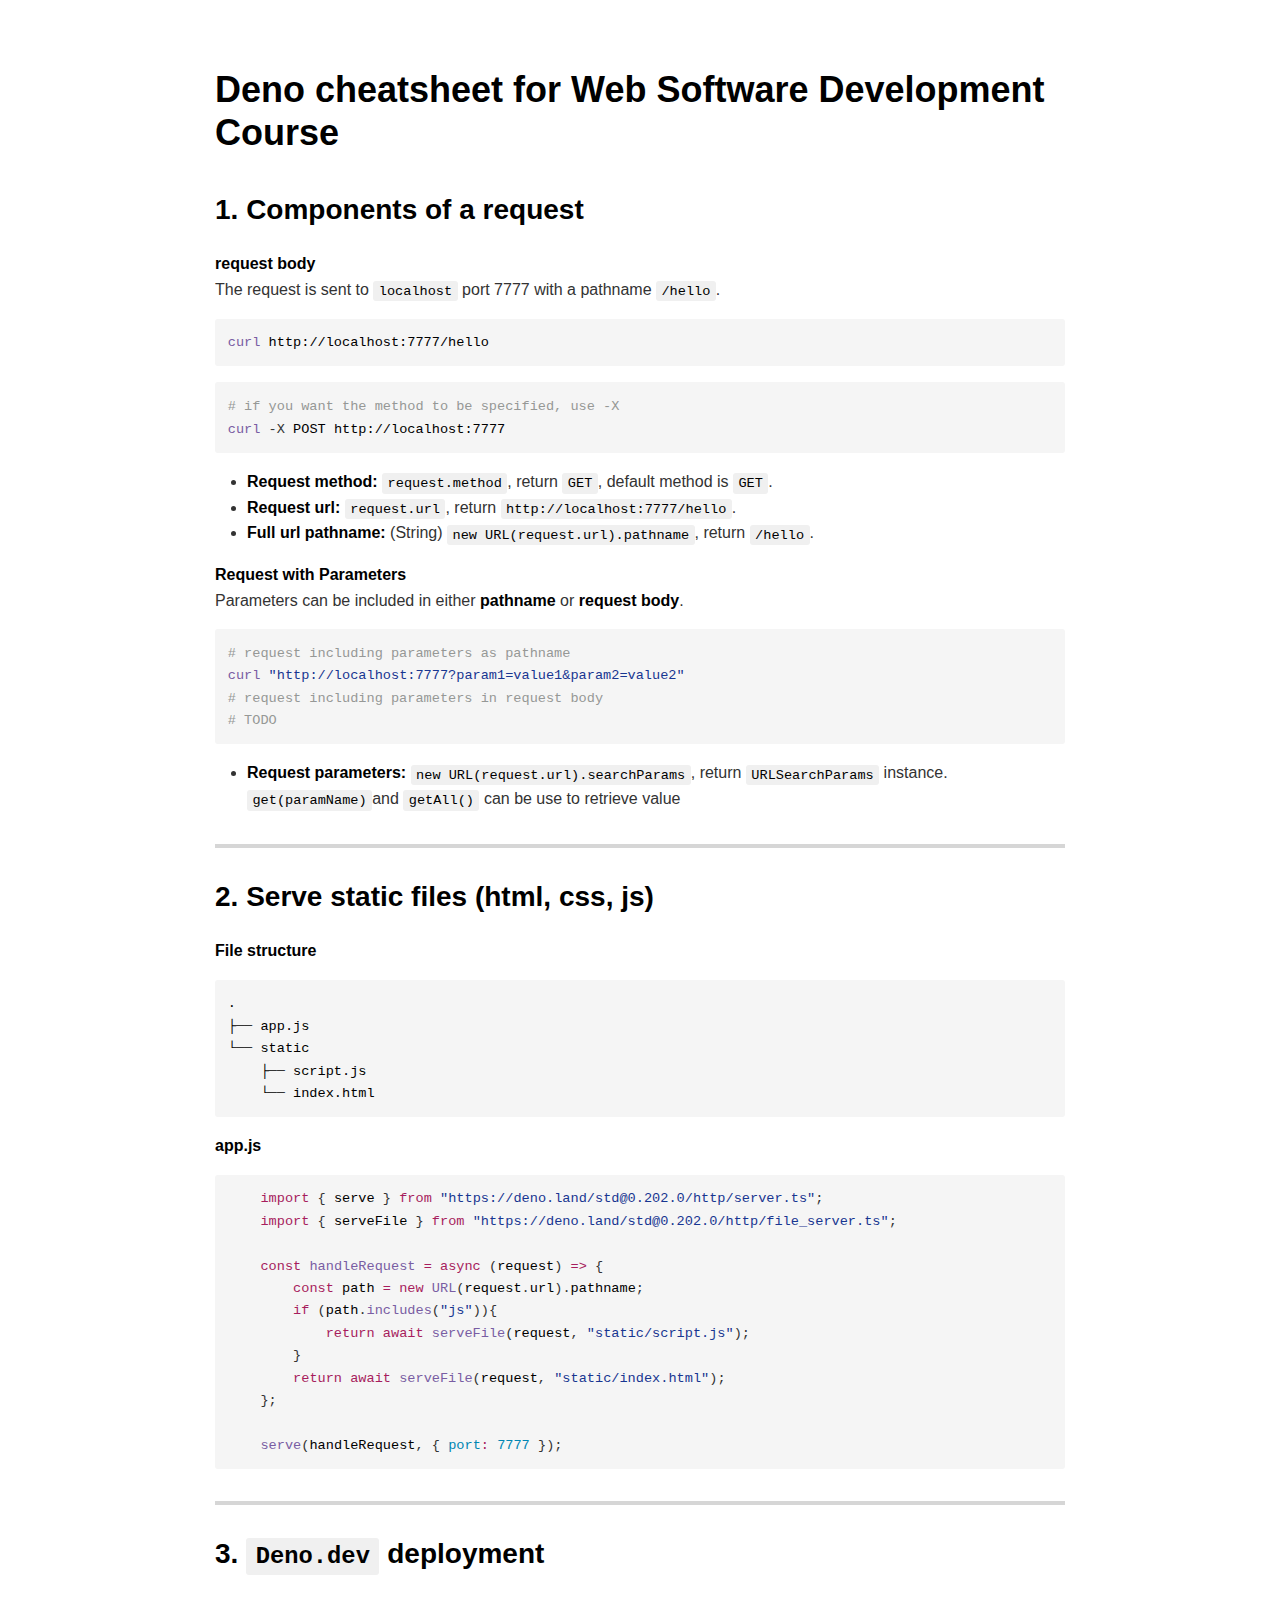
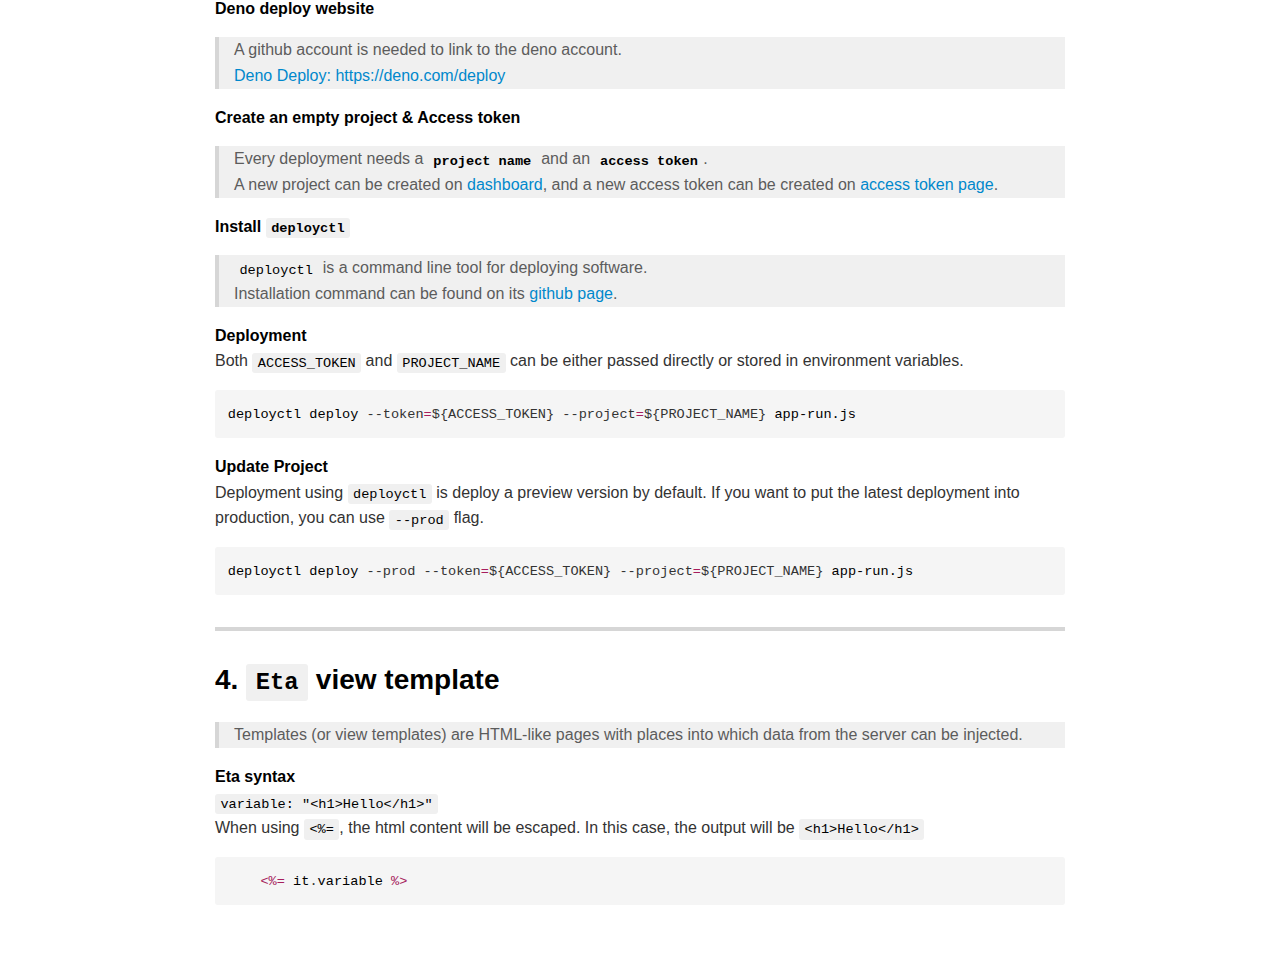
==== deno.html @ 5e511508 "print deno note html version" ====
<!DOCTYPE html><html><head>
      <title>deno</title>
      <meta charset="utf-8">
      <meta name="viewport" content="width=device-width, initial-scale=1.0">
      
      <link rel="stylesheet" href="file:////Users/jamesroot/.vscode/extensions/shd101wyy.markdown-preview-enhanced-0.8.11/crossnote/dependencies/katex/katex.min.css">
      
      
      
      
      
      <style>
      code[class*=language-],pre[class*=language-]{color:#333;background:0 0;font-family:Consolas,"Liberation Mono",Menlo,Courier,monospace;text-align:left;white-space:pre;word-spacing:normal;word-break:normal;word-wrap:normal;line-height:1.4;-moz-tab-size:8;-o-tab-size:8;tab-size:8;-webkit-hyphens:none;-moz-hyphens:none;-ms-hyphens:none;hyphens:none}pre[class*=language-]{padding:.8em;overflow:auto;border-radius:3px;background:#f5f5f5}:not(pre)>code[class*=language-]{padding:.1em;border-radius:.3em;white-space:normal;background:#f5f5f5}.token.blockquote,.token.comment{color:#969896}.token.cdata{color:#183691}.token.doctype,.token.macro.property,.token.punctuation,.token.variable{color:#333}.token.builtin,.token.important,.token.keyword,.token.operator,.token.rule{color:#a71d5d}.token.attr-value,.token.regex,.token.string,.token.url{color:#183691}.token.atrule,.token.boolean,.token.code,.token.command,.token.constant,.token.entity,.token.number,.token.property,.token.symbol{color:#0086b3}.token.prolog,.token.selector,.token.tag{color:#63a35c}.token.attr-name,.token.class,.token.class-name,.token.function,.token.id,.token.namespace,.token.pseudo-class,.token.pseudo-element,.token.url-reference .token.variable{color:#795da3}.token.entity{cursor:help}.token.title,.token.title .token.punctuation{font-weight:700;color:#1d3e81}.token.list{color:#ed6a43}.token.inserted{background-color:#eaffea;color:#55a532}.token.deleted{background-color:#ffecec;color:#bd2c00}.token.bold{font-weight:700}.token.italic{font-style:italic}.language-json .token.property{color:#183691}.language-markup .token.tag .token.punctuation{color:#333}.language-css .token.function,code.language-css{color:#0086b3}.language-yaml .token.atrule{color:#63a35c}code.language-yaml{color:#183691}.language-ruby .token.function{color:#333}.language-markdown .token.url{color:#795da3}.language-makefile .token.symbol{color:#795da3}.language-makefile .token.variable{color:#183691}.language-makefile .token.builtin{color:#0086b3}.language-bash .token.keyword{color:#0086b3}pre[data-line]{position:relative;padding:1em 0 1em 3em}pre[data-line] .line-highlight-wrapper{position:absolute;top:0;left:0;background-color:transparent;display:block;width:100%}pre[data-line] .line-highlight{position:absolute;left:0;right:0;padding:inherit 0;margin-top:1em;background:hsla(24,20%,50%,.08);background:linear-gradient(to right,hsla(24,20%,50%,.1) 70%,hsla(24,20%,50%,0));pointer-events:none;line-height:inherit;white-space:pre}pre[data-line] .line-highlight:before,pre[data-line] .line-highlight[data-end]:after{content:attr(data-start);position:absolute;top:.4em;left:.6em;min-width:1em;padding:0 .5em;background-color:hsla(24,20%,50%,.4);color:#f4f1ef;font:bold 65%/1.5 sans-serif;text-align:center;vertical-align:.3em;border-radius:999px;text-shadow:none;box-shadow:0 1px #fff}pre[data-line] .line-highlight[data-end]:after{content:attr(data-end);top:auto;bottom:.4em}html body{font-family:'Helvetica Neue',Helvetica,'Segoe UI',Arial,freesans,sans-serif;font-size:16px;line-height:1.6;color:#333;background-color:#fff;overflow:initial;box-sizing:border-box;word-wrap:break-word}html body>:first-child{margin-top:0}html body h1,html body h2,html body h3,html body h4,html body h5,html body h6{line-height:1.2;margin-top:1em;margin-bottom:16px;color:#000}html body h1{font-size:2.25em;font-weight:300;padding-bottom:.3em}html body h2{font-size:1.75em;font-weight:400;padding-bottom:.3em}html body h3{font-size:1.5em;font-weight:500}html body h4{font-size:1.25em;font-weight:600}html body h5{font-size:1.1em;font-weight:600}html body h6{font-size:1em;font-weight:600}html body h1,html body h2,html body h3,html body h4,html body h5{font-weight:600}html body h5{font-size:1em}html body h6{color:#5c5c5c}html body strong{color:#000}html body del{color:#5c5c5c}html body a:not([href]){color:inherit;text-decoration:none}html body a{color:#08c;text-decoration:none}html body a:hover{color:#00a3f5;text-decoration:none}html body img{max-width:100%}html body>p{margin-top:0;margin-bottom:16px;word-wrap:break-word}html body>ol,html body>ul{margin-bottom:16px}html body ol,html body ul{padding-left:2em}html body ol.no-list,html body ul.no-list{padding:0;list-style-type:none}html body ol ol,html body ol ul,html body ul ol,html body ul ul{margin-top:0;margin-bottom:0}html body li{margin-bottom:0}html body li.task-list-item{list-style:none}html body li>p{margin-top:0;margin-bottom:0}html body .task-list-item-checkbox{margin:0 .2em .25em -1.8em;vertical-align:middle}html body .task-list-item-checkbox:hover{cursor:pointer}html body blockquote{margin:16px 0;font-size:inherit;padding:0 15px;color:#5c5c5c;background-color:#f0f0f0;border-left:4px solid #d6d6d6}html body blockquote>:first-child{margin-top:0}html body blockquote>:last-child{margin-bottom:0}html body hr{height:4px;margin:32px 0;background-color:#d6d6d6;border:0 none}html body table{margin:10px 0 15px 0;border-collapse:collapse;border-spacing:0;display:block;width:100%;overflow:auto;word-break:normal;word-break:keep-all}html body table th{font-weight:700;color:#000}html body table td,html body table th{border:1px solid #d6d6d6;padding:6px 13px}html body dl{padding:0}html body dl dt{padding:0;margin-top:16px;font-size:1em;font-style:italic;font-weight:700}html body dl dd{padding:0 16px;margin-bottom:16px}html body code{font-family:Menlo,Monaco,Consolas,'Courier New',monospace;font-size:.85em;color:#000;background-color:#f0f0f0;border-radius:3px;padding:.2em 0}html body code::after,html body code::before{letter-spacing:-.2em;content:'\00a0'}html body pre>code{padding:0;margin:0;word-break:normal;white-space:pre;background:0 0;border:0}html body .highlight{margin-bottom:16px}html body .highlight pre,html body pre{padding:1em;overflow:auto;line-height:1.45;border:#d6d6d6;border-radius:3px}html body .highlight pre{margin-bottom:0;word-break:normal}html body pre code,html body pre tt{display:inline;max-width:initial;padding:0;margin:0;overflow:initial;line-height:inherit;word-wrap:normal;background-color:transparent;border:0}html body pre code:after,html body pre code:before,html body pre tt:after,html body pre tt:before{content:normal}html body blockquote,html body dl,html body ol,html body p,html body pre,html body ul{margin-top:0;margin-bottom:16px}html body kbd{color:#000;border:1px solid #d6d6d6;border-bottom:2px solid #c7c7c7;padding:2px 4px;background-color:#f0f0f0;border-radius:3px}@media print{html body{background-color:#fff}html body h1,html body h2,html body h3,html body h4,html body h5,html body h6{color:#000;page-break-after:avoid}html body blockquote{color:#5c5c5c}html body pre{page-break-inside:avoid}html body table{display:table}html body img{display:block;max-width:100%;max-height:100%}html body code,html body pre{word-wrap:break-word;white-space:pre}}.markdown-preview{width:100%;height:100%;box-sizing:border-box}.markdown-preview ul{list-style:disc}.markdown-preview ul ul{list-style:circle}.markdown-preview ul ul ul{list-style:square}.markdown-preview ol{list-style:decimal}.markdown-preview ol ol,.markdown-preview ul ol{list-style-type:lower-roman}.markdown-preview ol ol ol,.markdown-preview ol ul ol,.markdown-preview ul ol ol,.markdown-preview ul ul ol{list-style-type:lower-alpha}.markdown-preview .newpage,.markdown-preview .pagebreak{page-break-before:always}.markdown-preview pre.line-numbers{position:relative;padding-left:3.8em;counter-reset:linenumber}.markdown-preview pre.line-numbers>code{position:relative}.markdown-preview pre.line-numbers .line-numbers-rows{position:absolute;pointer-events:none;top:1em;font-size:100%;left:0;width:3em;letter-spacing:-1px;border-right:1px solid #999;-webkit-user-select:none;-moz-user-select:none;-ms-user-select:none;user-select:none}.markdown-preview pre.line-numbers .line-numbers-rows>span{pointer-events:none;display:block;counter-increment:linenumber}.markdown-preview pre.line-numbers .line-numbers-rows>span:before{content:counter(linenumber);color:#999;display:block;padding-right:.8em;text-align:right}.markdown-preview .mathjax-exps .MathJax_Display{text-align:center!important}.markdown-preview:not([data-for=preview]) .code-chunk .code-chunk-btn-group{display:none}.markdown-preview:not([data-for=preview]) .code-chunk .status{display:none}.markdown-preview:not([data-for=preview]) .code-chunk .output-div{margin-bottom:16px}.markdown-preview .md-toc{padding:0}.markdown-preview .md-toc .md-toc-link-wrapper .md-toc-link{display:inline;padding:.25rem 0}.markdown-preview .md-toc .md-toc-link-wrapper .md-toc-link div,.markdown-preview .md-toc .md-toc-link-wrapper .md-toc-link p{display:inline}.markdown-preview .md-toc .md-toc-link-wrapper.highlighted .md-toc-link{font-weight:800}.scrollbar-style::-webkit-scrollbar{width:8px}.scrollbar-style::-webkit-scrollbar-track{border-radius:10px;background-color:transparent}.scrollbar-style::-webkit-scrollbar-thumb{border-radius:5px;background-color:rgba(150,150,150,.66);border:4px solid rgba(150,150,150,.66);background-clip:content-box}html body[for=html-export]:not([data-presentation-mode]){position:relative;width:100%;height:100%;top:0;left:0;margin:0;padding:0;overflow:auto}html body[for=html-export]:not([data-presentation-mode]) .markdown-preview{position:relative;top:0;min-height:100vh}@media screen and (min-width:914px){html body[for=html-export]:not([data-presentation-mode]) .markdown-preview{padding:2em calc(50% - 457px + 2em)}}@media screen and (max-width:914px){html body[for=html-export]:not([data-presentation-mode]) .markdown-preview{padding:2em}}@media screen and (max-width:450px){html body[for=html-export]:not([data-presentation-mode]) .markdown-preview{font-size:14px!important;padding:1em}}@media print{html body[for=html-export]:not([data-presentation-mode]) #sidebar-toc-btn{display:none}}html body[for=html-export]:not([data-presentation-mode]) #sidebar-toc-btn{position:fixed;bottom:8px;left:8px;font-size:28px;cursor:pointer;color:inherit;z-index:99;width:32px;text-align:center;opacity:.4}html body[for=html-export]:not([data-presentation-mode])[html-show-sidebar-toc] #sidebar-toc-btn{opacity:1}html body[for=html-export]:not([data-presentation-mode])[html-show-sidebar-toc] .md-sidebar-toc{position:fixed;top:0;left:0;width:300px;height:100%;padding:32px 0 48px 0;font-size:14px;box-shadow:0 0 4px rgba(150,150,150,.33);box-sizing:border-box;overflow:auto;background-color:inherit}html body[for=html-export]:not([data-presentation-mode])[html-show-sidebar-toc] .md-sidebar-toc::-webkit-scrollbar{width:8px}html body[for=html-export]:not([data-presentation-mode])[html-show-sidebar-toc] .md-sidebar-toc::-webkit-scrollbar-track{border-radius:10px;background-color:transparent}html body[for=html-export]:not([data-presentation-mode])[html-show-sidebar-toc] .md-sidebar-toc::-webkit-scrollbar-thumb{border-radius:5px;background-color:rgba(150,150,150,.66);border:4px solid rgba(150,150,150,.66);background-clip:content-box}html body[for=html-export]:not([data-presentation-mode])[html-show-sidebar-toc] .md-sidebar-toc a{text-decoration:none}html body[for=html-export]:not([data-presentation-mode])[html-show-sidebar-toc] .md-sidebar-toc .md-toc{padding:0 16px}html body[for=html-export]:not([data-presentation-mode])[html-show-sidebar-toc] .md-sidebar-toc .md-toc .md-toc-link-wrapper .md-toc-link{display:inline;padding:.25rem 0}html body[for=html-export]:not([data-presentation-mode])[html-show-sidebar-toc] .md-sidebar-toc .md-toc .md-toc-link-wrapper .md-toc-link div,html body[for=html-export]:not([data-presentation-mode])[html-show-sidebar-toc] .md-sidebar-toc .md-toc .md-toc-link-wrapper .md-toc-link p{display:inline}html body[for=html-export]:not([data-presentation-mode])[html-show-sidebar-toc] .md-sidebar-toc .md-toc .md-toc-link-wrapper.highlighted .md-toc-link{font-weight:800}html body[for=html-export]:not([data-presentation-mode])[html-show-sidebar-toc] .markdown-preview{left:300px;width:calc(100% - 300px);padding:2em calc(50% - 457px - 300px / 2);margin:0;box-sizing:border-box}@media screen and (max-width:1274px){html body[for=html-export]:not([data-presentation-mode])[html-show-sidebar-toc] .markdown-preview{padding:2em}}@media screen and (max-width:450px){html body[for=html-export]:not([data-presentation-mode])[html-show-sidebar-toc] .markdown-preview{width:100%}}html body[for=html-export]:not([data-presentation-mode]):not([html-show-sidebar-toc]) .markdown-preview{left:50%;transform:translateX(-50%)}html body[for=html-export]:not([data-presentation-mode]):not([html-show-sidebar-toc]) .md-sidebar-toc{display:none}
/* Please visit the URL below for more information: */
/*   https://shd101wyy.github.io/markdown-preview-enhanced/#/customize-css */

      </style>
      <!-- The content below will be included at the end of the <head> element. --><script type="text/javascript">
  document.addEventListener("DOMContentLoaded", function () {
    // your code here
  });
</script></head><body for="html-export">
    
    
      <div class="crossnote markdown-preview  ">
      
<h1 id="deno-cheatsheet-for-web-software-development-course">Deno cheatsheet for Web Software Development Course </h1>
<h2 id="1-components-of-a-request">1. Components of a request </h2>
<p><strong>request body</strong><br>
The request is sent to <code>localhost</code> port 7777 with a pathname <code>/hello</code>.</p>
<pre data-role="codeBlock" data-info="bash" class="language-bash bash"><code><span class="token function">curl</span> http://localhost:7777/hello
</code></pre><pre data-role="codeBlock" data-info="bash" class="language-bash bash"><code><span class="token comment"># if you want the method to be specified, use -X</span>
<span class="token function">curl</span> <span class="token parameter variable">-X</span> POST http://localhost:7777
</code></pre><ul>
<li><strong>Request method:</strong> <code>request.method</code>, return <code>GET</code>, default method is <code>GET</code>.</li>
<li><strong>Request url:</strong> <code>request.url</code>, return <code>http://localhost:7777/hello</code>.</li>
<li><strong>Full url pathname:</strong> (String) <code>new URL(request.url).pathname</code>, return <code>/hello</code>.</li>
</ul>
<p><strong>Request with Parameters</strong><br>
Parameters can be included in either <strong>pathname</strong> or <strong>request body</strong>.</p>
<pre data-role="codeBlock" data-info="bash" class="language-bash bash"><code><span class="token comment"># request including parameters as pathname</span>
<span class="token function">curl</span> <span class="token string">"http://localhost:7777?param1=value1&amp;param2=value2"</span>
<span class="token comment"># request including parameters in request body</span>
<span class="token comment"># TODO</span>
</code></pre><ul>
<li><strong>Request parameters:</strong> <code>new URL(request.url).searchParams</code>, return <code>URLSearchParams</code> instance. <code>get(paramName)</code>and <code>getAll()</code> can be use to retrieve value</li>
</ul>
<hr>
<h2 id="2-serve-static-files-html-css-js">2. Serve static files (html, css, js) </h2>
<p><strong>File structure</strong></p>
<pre data-role="codeBlock" data-info="tree" class="language-tree tree"><code>.
├── app.js
└── static
    ├── script.js
    └── index.html
</code></pre><p><strong>app.js</strong></p>
<pre data-role="codeBlock" data-info="javascript" class="language-javascript javascript"><code>    <span class="token keyword module keyword-import">import</span> <span class="token imports"><span class="token punctuation">{</span> serve <span class="token punctuation">}</span></span> <span class="token keyword module keyword-from">from</span> <span class="token string">"https://deno.land/std@0.202.0/http/server.ts"</span><span class="token punctuation">;</span>
    <span class="token keyword module keyword-import">import</span> <span class="token imports"><span class="token punctuation">{</span> serveFile <span class="token punctuation">}</span></span> <span class="token keyword module keyword-from">from</span> <span class="token string">"https://deno.land/std@0.202.0/http/file_server.ts"</span><span class="token punctuation">;</span>

    <span class="token keyword keyword-const">const</span> <span class="token function-variable function">handleRequest</span> <span class="token operator">=</span> <span class="token keyword keyword-async">async</span> <span class="token punctuation">(</span><span class="token parameter">request</span><span class="token punctuation">)</span> <span class="token arrow operator">=&gt;</span> <span class="token punctuation">{</span>
        <span class="token keyword keyword-const">const</span> path <span class="token operator">=</span> <span class="token keyword keyword-new">new</span> <span class="token class-name">URL</span><span class="token punctuation">(</span>request<span class="token punctuation">.</span><span class="token property-access">url</span><span class="token punctuation">)</span><span class="token punctuation">.</span><span class="token property-access">pathname</span><span class="token punctuation">;</span>
        <span class="token keyword control-flow keyword-if">if</span> <span class="token punctuation">(</span>path<span class="token punctuation">.</span><span class="token method function property-access">includes</span><span class="token punctuation">(</span><span class="token string">"js"</span><span class="token punctuation">)</span><span class="token punctuation">)</span><span class="token punctuation">{</span>
            <span class="token keyword control-flow keyword-return">return</span> <span class="token keyword control-flow keyword-await">await</span> <span class="token function">serveFile</span><span class="token punctuation">(</span>request<span class="token punctuation">,</span> <span class="token string">"static/script.js"</span><span class="token punctuation">)</span><span class="token punctuation">;</span>
        <span class="token punctuation">}</span>
        <span class="token keyword control-flow keyword-return">return</span> <span class="token keyword control-flow keyword-await">await</span> <span class="token function">serveFile</span><span class="token punctuation">(</span>request<span class="token punctuation">,</span> <span class="token string">"static/index.html"</span><span class="token punctuation">)</span><span class="token punctuation">;</span>
    <span class="token punctuation">}</span><span class="token punctuation">;</span>

    <span class="token function">serve</span><span class="token punctuation">(</span>handleRequest<span class="token punctuation">,</span> <span class="token punctuation">{</span> <span class="token literal-property property">port</span><span class="token operator">:</span> <span class="token number">7777</span> <span class="token punctuation">}</span><span class="token punctuation">)</span><span class="token punctuation">;</span>
</code></pre><hr>
<h2 id="3-denodev-deployment">3. <code>Deno.dev</code> deployment </h2>
<p><strong>Deno deploy website</strong></p>
<blockquote>
<p>A github account is needed to link to the deno account.<br>
<a href="https://deno.com/deploy">Deno Deploy: https://deno.com/deploy</a></p>
</blockquote>
<p><strong>Create an empty project &amp; Access token</strong></p>
<blockquote>
<p>Every deployment needs a <strong><code>project name</code></strong> and an <strong><code>access token</code></strong>.<br>
A new project can be created on <a href="https://dash.deno.com/projects">dashboard</a>, and a new access token can be created on <a href="https://dash.deno.com/account#access-tokens">access token page</a>.</p>
</blockquote>
<p><strong>Install <code>deployctl</code></strong></p>
<blockquote>
<p><code>deployctl</code> is a command line tool for deploying software.<br>
Installation command can be found on its <a href="https://github.com/denoland/deployctl">github page</a>.</p>
</blockquote>
<p><strong>Deployment</strong><br>
Both <code>ACCESS_TOKEN</code> and <code>PROJECT_NAME</code> can be either passed directly or stored in environment variables.</p>
<pre data-role="codeBlock" data-info="bash" class="language-bash bash"><code>deployctl deploy <span class="token parameter variable">--token</span><span class="token operator">=</span><span class="token variable">${ACCESS_TOKEN}</span> <span class="token parameter variable">--project</span><span class="token operator">=</span><span class="token variable">${PROJECT_NAME}</span> app-run.js
</code></pre><p><strong>Update Project</strong><br>
Deployment using <code>deployctl</code> is deploy a preview version by default. If you want to put the latest deployment into production, you can use <code>--prod</code> flag.</p>
<pre data-role="codeBlock" data-info="bash" class="language-bash bash"><code>deployctl deploy <span class="token parameter variable">--prod</span> <span class="token parameter variable">--token</span><span class="token operator">=</span><span class="token variable">${ACCESS_TOKEN}</span> <span class="token parameter variable">--project</span><span class="token operator">=</span><span class="token variable">${PROJECT_NAME}</span> app-run.js
</code></pre><hr>
<h2 id="4-eta-view-template">4. <code>Eta</code> view template </h2>
<blockquote>
<p>Templates (or view templates) are HTML-like pages with places into which data from the server can be injected.</p>
</blockquote>
<p><strong>Eta syntax</strong><br>
<code>variable: "&lt;h1&gt;Hello&lt;/h1&gt;"</code><br>
When using <code>&lt;%=</code>, the html content will be escaped. In this case, the output will be <code>&lt;h1&gt;Hello&lt;/h1&gt;</code></p>
<pre data-role="codeBlock" data-info="eta" class="language-eta eta"><code><span class="token language-javascript">    <span class="token operator">&lt;</span><span class="token operator">%=</span> it<span class="token punctuation">.</span><span class="token property-access">variable</span> <span class="token operator">%</span><span class="token operator">&gt;</span>
</span></code></pre>
      </div>
      
      
    
    
    
    
    
    
  
    </body></html>
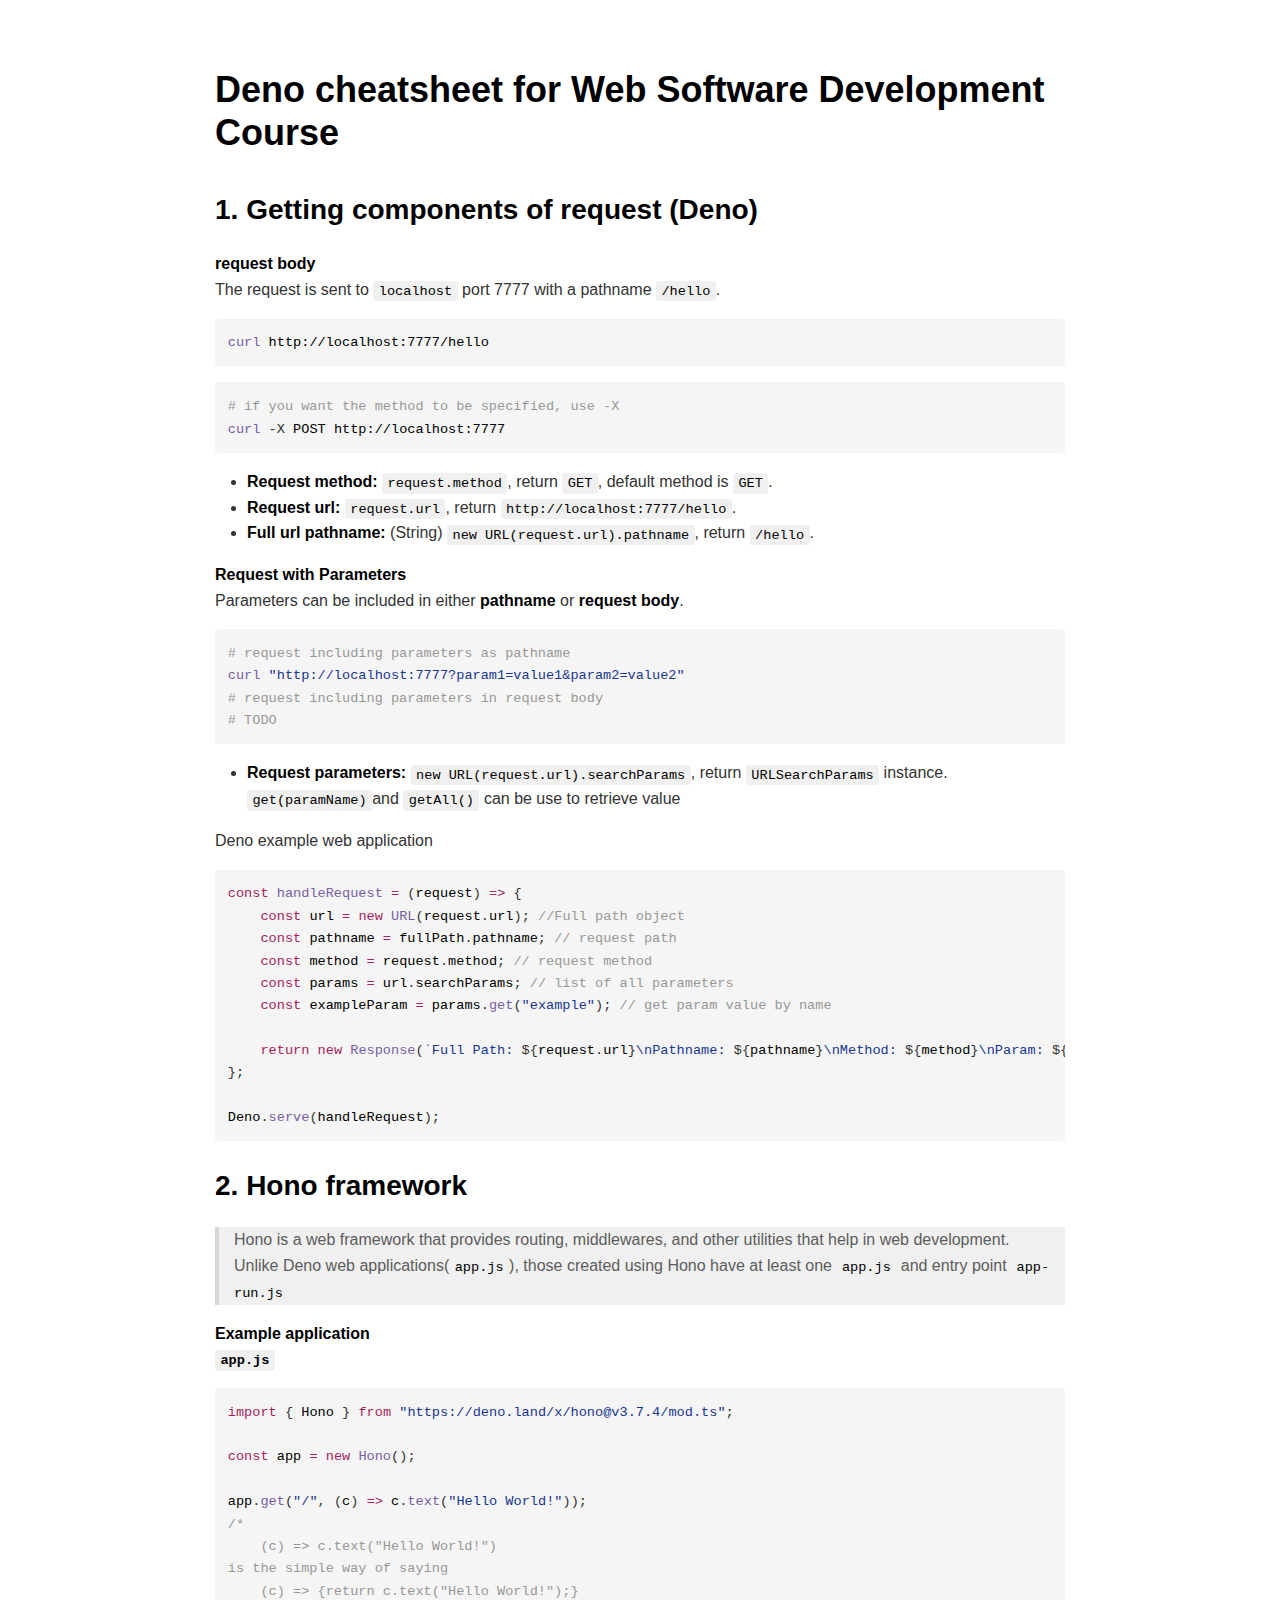
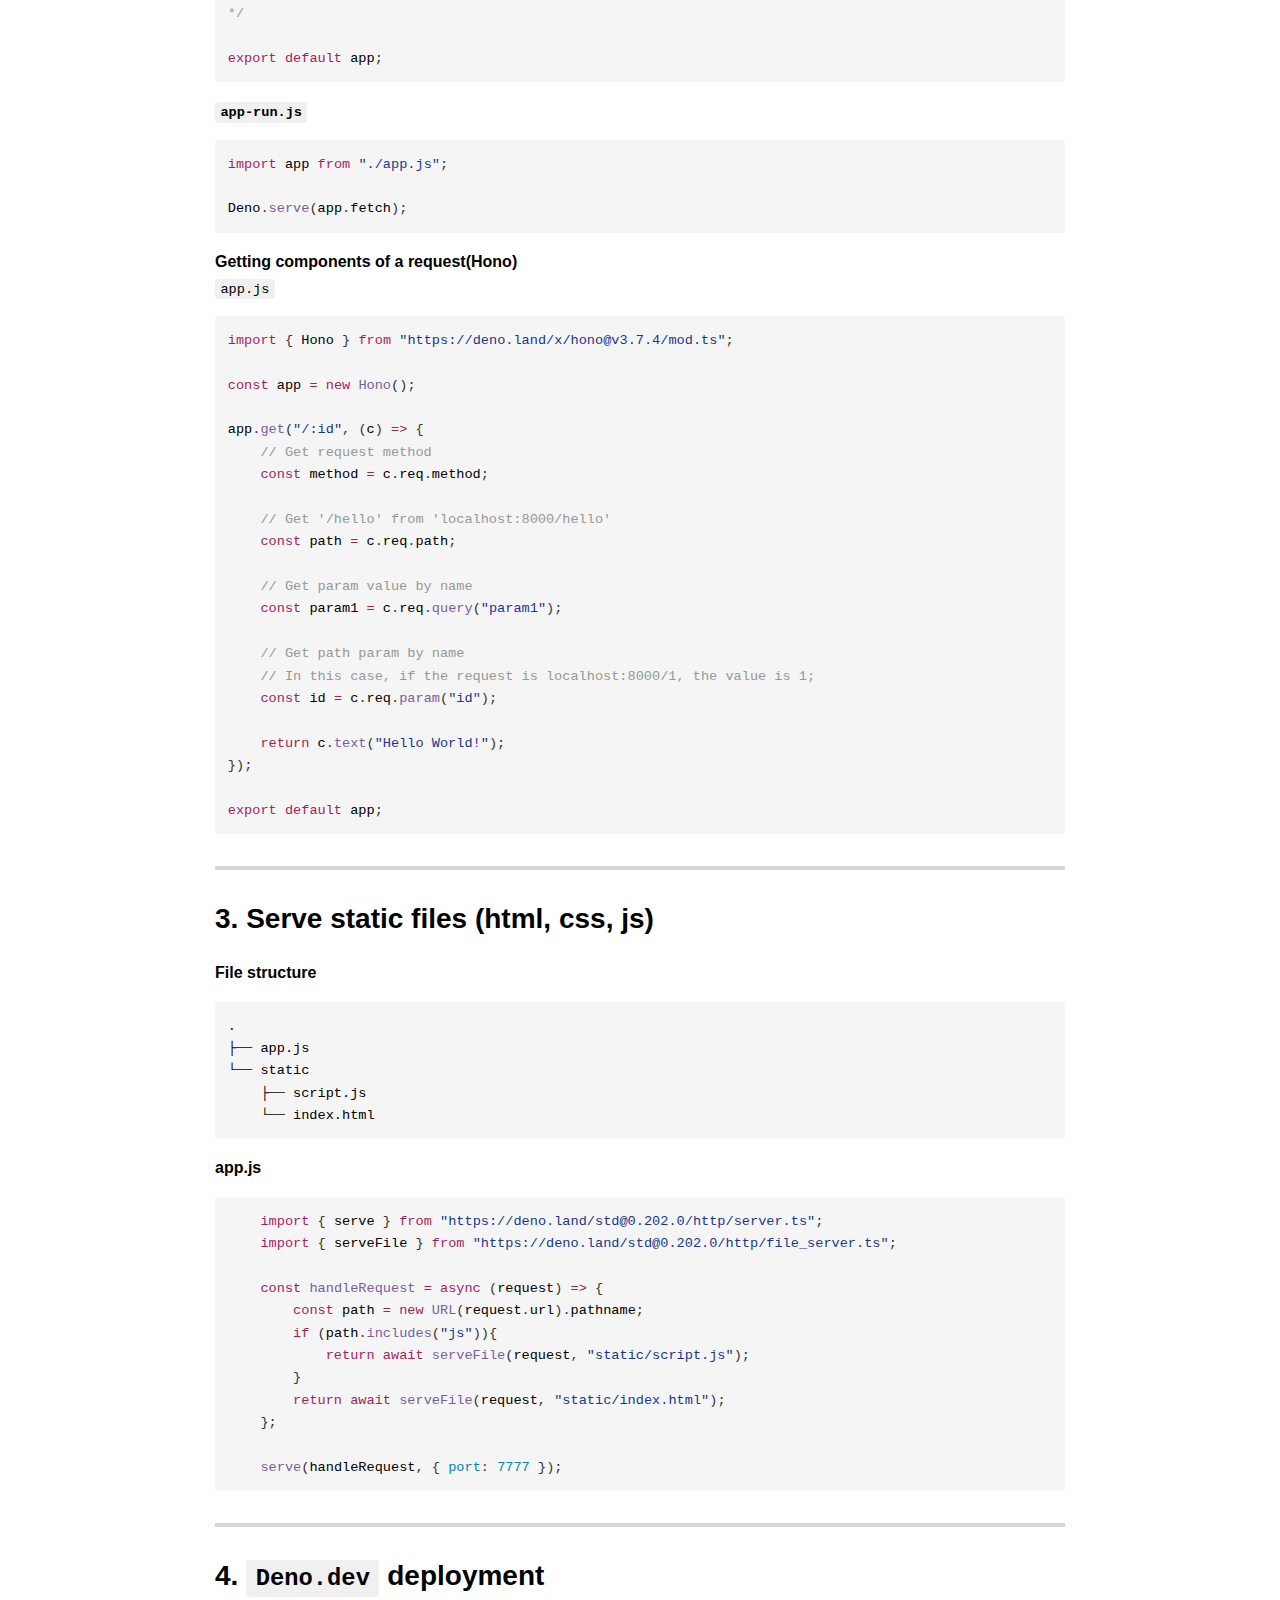
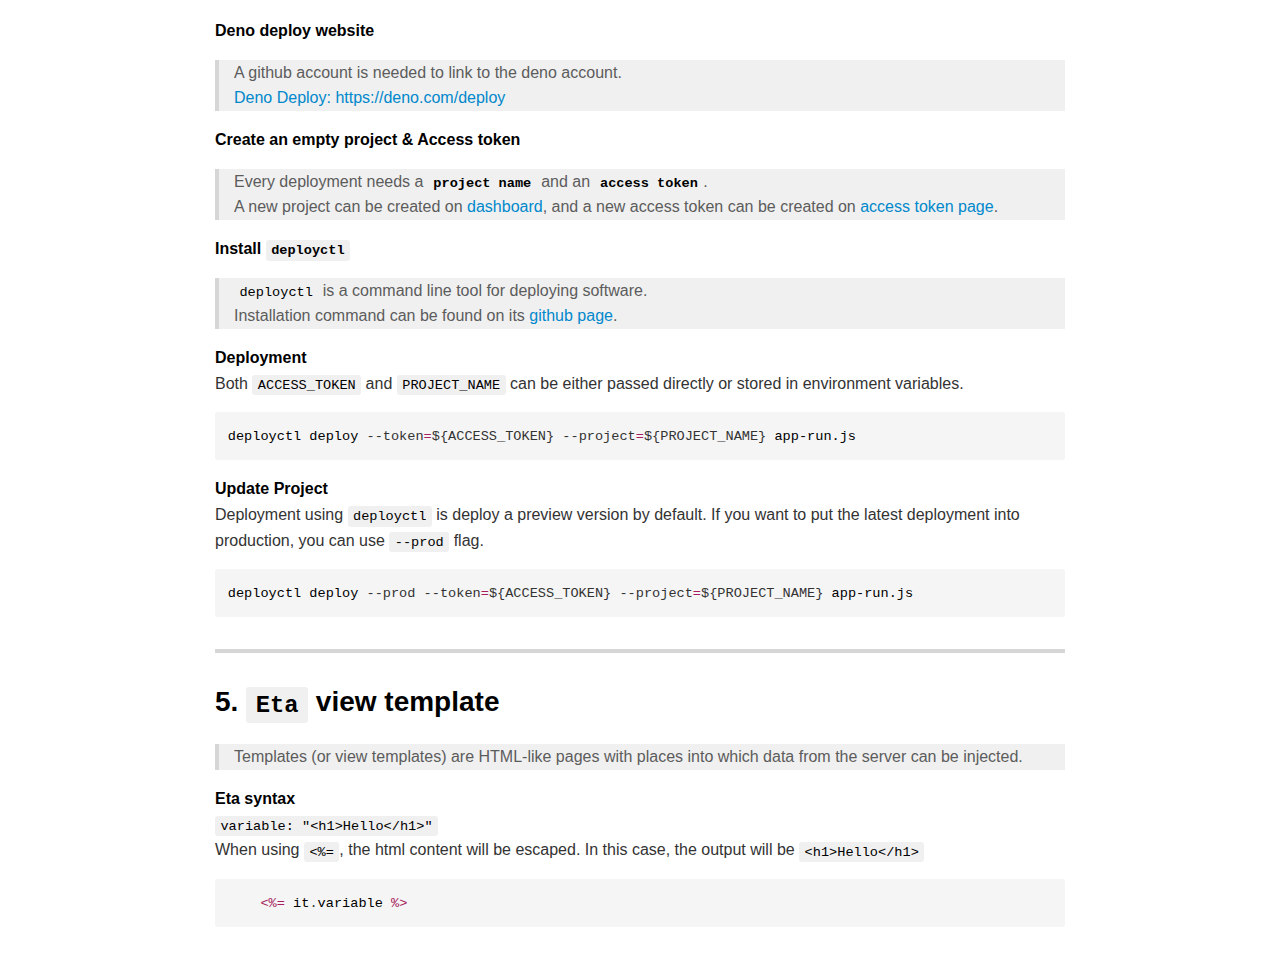
==== commit 2c6a6a86: "add Hono framework section to note, some changes to Deno part" ====
--- a/deno.html
+++ b/deno.html
@@ -25,7 +25,7 @@
       <div class="crossnote markdown-preview  ">
       
 <h1 id="deno-cheatsheet-for-web-software-development-course">Deno cheatsheet for Web Software Development Course </h1>
-<h2 id="1-components-of-a-request">1. Components of a request </h2>
+<h2 id="1-getting-components-of-request-deno">1. Getting components of request (Deno) </h2>
 <p><strong>request body</strong><br>
 The request is sent to <code>localhost</code> port 7777 with a pathname <code>/hello</code>.</p>
 <pre data-role="codeBlock" data-info="bash" class="language-bash bash"><code><span class="token function">curl</span> http://localhost:7777/hello
@@ -45,8 +45,67 @@
 </code></pre><ul>
 <li><strong>Request parameters:</strong> <code>new URL(request.url).searchParams</code>, return <code>URLSearchParams</code> instance. <code>get(paramName)</code>and <code>getAll()</code> can be use to retrieve value</li>
 </ul>
-<hr>
-<h2 id="2-serve-static-files-html-css-js">2. Serve static files (html, css, js) </h2>
+<p>Deno example web application</p>
+<pre data-role="codeBlock" data-info="javascript" class="language-javascript javascript"><code><span class="token keyword keyword-const">const</span> <span class="token function-variable function">handleRequest</span> <span class="token operator">=</span> <span class="token punctuation">(</span><span class="token parameter">request</span><span class="token punctuation">)</span> <span class="token arrow operator">=&gt;</span> <span class="token punctuation">{</span>
+    <span class="token keyword keyword-const">const</span> url <span class="token operator">=</span> <span class="token keyword keyword-new">new</span> <span class="token class-name">URL</span><span class="token punctuation">(</span>request<span class="token punctuation">.</span><span class="token property-access">url</span><span class="token punctuation">)</span><span class="token punctuation">;</span> <span class="token comment">//Full path object</span>
+    <span class="token keyword keyword-const">const</span> pathname <span class="token operator">=</span> fullPath<span class="token punctuation">.</span><span class="token property-access">pathname</span><span class="token punctuation">;</span> <span class="token comment">// request path</span>
+    <span class="token keyword keyword-const">const</span> method <span class="token operator">=</span> request<span class="token punctuation">.</span><span class="token property-access">method</span><span class="token punctuation">;</span> <span class="token comment">// request method</span>
+    <span class="token keyword keyword-const">const</span> params <span class="token operator">=</span> url<span class="token punctuation">.</span><span class="token property-access">searchParams</span><span class="token punctuation">;</span> <span class="token comment">// list of all parameters</span>
+    <span class="token keyword keyword-const">const</span> exampleParam <span class="token operator">=</span> params<span class="token punctuation">.</span><span class="token method function property-access">get</span><span class="token punctuation">(</span><span class="token string">"example"</span><span class="token punctuation">)</span><span class="token punctuation">;</span> <span class="token comment">// get param value by name</span>
+
+    <span class="token keyword control-flow keyword-return">return</span> <span class="token keyword keyword-new">new</span> <span class="token class-name">Response</span><span class="token punctuation">(</span><span class="token template-string"><span class="token template-punctuation string">`</span><span class="token string">Full Path: </span><span class="token interpolation"><span class="token interpolation-punctuation punctuation">${</span>request<span class="token punctuation">.</span><span class="token property-access">url</span><span class="token interpolation-punctuation punctuation">}</span></span><span class="token string">\nPathname: </span><span class="token interpolation"><span class="token interpolation-punctuation punctuation">${</span>pathname<span class="token interpolation-punctuation punctuation">}</span></span><span class="token string">\nMethod: </span><span class="token interpolation"><span class="token interpolation-punctuation punctuation">${</span>method<span class="token interpolation-punctuation punctuation">}</span></span><span class="token string">\nParam: </span><span class="token interpolation"><span class="token interpolation-punctuation punctuation">${</span>exampleParam<span class="token interpolation-punctuation punctuation">}</span></span><span class="token template-punctuation string">`</span></span><span class="token punctuation">)</span><span class="token punctuation">;</span>
+<span class="token punctuation">}</span><span class="token punctuation">;</span>
+
+<span class="token maybe-class-name">Deno</span><span class="token punctuation">.</span><span class="token method function property-access">serve</span><span class="token punctuation">(</span>handleRequest<span class="token punctuation">)</span><span class="token punctuation">;</span>
+</code></pre><h2 id="2-hono-framework">2. Hono framework </h2>
+<blockquote>
+<p>Hono is a web framework that provides routing, middlewares, and other utilities that help in web development.<br>
+Unlike Deno web applications(<code>app.js</code>), those created using Hono have at least one <code>app.js</code> and entry point <code>app-run.js</code></p>
+</blockquote>
+<p><strong>Example application</strong><br>
+<strong><code>app.js</code></strong></p>
+<pre data-role="codeBlock" data-info="javascript" class="language-javascript javascript"><code><span class="token keyword module keyword-import">import</span> <span class="token imports"><span class="token punctuation">{</span> <span class="token maybe-class-name">Hono</span> <span class="token punctuation">}</span></span> <span class="token keyword module keyword-from">from</span> <span class="token string">"https://deno.land/x/hono@v3.7.4/mod.ts"</span><span class="token punctuation">;</span>
+
+<span class="token keyword keyword-const">const</span> app <span class="token operator">=</span> <span class="token keyword keyword-new">new</span> <span class="token class-name">Hono</span><span class="token punctuation">(</span><span class="token punctuation">)</span><span class="token punctuation">;</span>
+
+app<span class="token punctuation">.</span><span class="token method function property-access">get</span><span class="token punctuation">(</span><span class="token string">"/"</span><span class="token punctuation">,</span> <span class="token punctuation">(</span><span class="token parameter">c</span><span class="token punctuation">)</span> <span class="token arrow operator">=&gt;</span> c<span class="token punctuation">.</span><span class="token method function property-access">text</span><span class="token punctuation">(</span><span class="token string">"Hello World!"</span><span class="token punctuation">)</span><span class="token punctuation">)</span><span class="token punctuation">;</span>
+<span class="token comment">/*
+    (c) =&gt; c.text("Hello World!")
+is the simple way of saying
+    (c) =&gt; {return c.text("Hello World!");}
+*/</span>
+
+<span class="token keyword module keyword-export">export</span> <span class="token keyword module keyword-default">default</span> app<span class="token punctuation">;</span>
+</code></pre><p><strong><code>app-run.js</code></strong></p>
+<pre data-role="codeBlock" data-info="javascript" class="language-javascript javascript"><code><span class="token keyword module keyword-import">import</span> <span class="token imports">app</span> <span class="token keyword module keyword-from">from</span> <span class="token string">"./app.js"</span><span class="token punctuation">;</span>
+
+<span class="token maybe-class-name">Deno</span><span class="token punctuation">.</span><span class="token method function property-access">serve</span><span class="token punctuation">(</span>app<span class="token punctuation">.</span><span class="token property-access">fetch</span><span class="token punctuation">)</span><span class="token punctuation">;</span>
+</code></pre><p><strong>Getting components of a request(Hono)</strong><br>
+<code>app.js</code></p>
+<pre data-role="codeBlock" data-info="javascript" class="language-javascript javascript"><code><span class="token keyword module keyword-import">import</span> <span class="token imports"><span class="token punctuation">{</span> <span class="token maybe-class-name">Hono</span> <span class="token punctuation">}</span></span> <span class="token keyword module keyword-from">from</span> <span class="token string">"https://deno.land/x/hono@v3.7.4/mod.ts"</span><span class="token punctuation">;</span>
+
+<span class="token keyword keyword-const">const</span> app <span class="token operator">=</span> <span class="token keyword keyword-new">new</span> <span class="token class-name">Hono</span><span class="token punctuation">(</span><span class="token punctuation">)</span><span class="token punctuation">;</span>
+
+app<span class="token punctuation">.</span><span class="token method function property-access">get</span><span class="token punctuation">(</span><span class="token string">"/:id"</span><span class="token punctuation">,</span> <span class="token punctuation">(</span><span class="token parameter">c</span><span class="token punctuation">)</span> <span class="token arrow operator">=&gt;</span> <span class="token punctuation">{</span>
+    <span class="token comment">// Get request method</span>
+    <span class="token keyword keyword-const">const</span> method <span class="token operator">=</span> c<span class="token punctuation">.</span><span class="token property-access">req</span><span class="token punctuation">.</span><span class="token property-access">method</span><span class="token punctuation">;</span>
+
+    <span class="token comment">// Get '/hello' from 'localhost:8000/hello'</span>
+    <span class="token keyword keyword-const">const</span> path <span class="token operator">=</span> c<span class="token punctuation">.</span><span class="token property-access">req</span><span class="token punctuation">.</span><span class="token property-access">path</span><span class="token punctuation">;</span>
+
+    <span class="token comment">// Get param value by name</span>
+    <span class="token keyword keyword-const">const</span> param1 <span class="token operator">=</span> c<span class="token punctuation">.</span><span class="token property-access">req</span><span class="token punctuation">.</span><span class="token method function property-access">query</span><span class="token punctuation">(</span><span class="token string">"param1"</span><span class="token punctuation">)</span><span class="token punctuation">;</span>
+
+    <span class="token comment">// Get path param by name</span>
+    <span class="token comment">// In this case, if the request is localhost:8000/1, the value is 1;</span>
+    <span class="token keyword keyword-const">const</span> id <span class="token operator">=</span> c<span class="token punctuation">.</span><span class="token property-access">req</span><span class="token punctuation">.</span><span class="token method function property-access">param</span><span class="token punctuation">(</span><span class="token string">"id"</span><span class="token punctuation">)</span><span class="token punctuation">;</span>
+
+    <span class="token keyword control-flow keyword-return">return</span> c<span class="token punctuation">.</span><span class="token method function property-access">text</span><span class="token punctuation">(</span><span class="token string">"Hello World!"</span><span class="token punctuation">)</span><span class="token punctuation">;</span>
+<span class="token punctuation">}</span><span class="token punctuation">)</span><span class="token punctuation">;</span>
+
+<span class="token keyword module keyword-export">export</span> <span class="token keyword module keyword-default">default</span> app<span class="token punctuation">;</span>
+</code></pre><hr>
+<h2 id="3-serve-static-files-html-css-js">3. Serve static files (html, css, js) </h2>
 <p><strong>File structure</strong></p>
 <pre data-role="codeBlock" data-info="tree" class="language-tree tree"><code>.
 ├── app.js
@@ -67,7 +126,7 @@
 
     <span class="token function">serve</span><span class="token punctuation">(</span>handleRequest<span class="token punctuation">,</span> <span class="token punctuation">{</span> <span class="token literal-property property">port</span><span class="token operator">:</span> <span class="token number">7777</span> <span class="token punctuation">}</span><span class="token punctuation">)</span><span class="token punctuation">;</span>
 </code></pre><hr>
-<h2 id="3-denodev-deployment">3. <code>Deno.dev</code> deployment </h2>
+<h2 id="4-denodev-deployment">4. <code>Deno.dev</code> deployment </h2>
 <p><strong>Deno deploy website</strong></p>
 <blockquote>
 <p>A github account is needed to link to the deno account.<br>
@@ -90,7 +149,7 @@
 Deployment using <code>deployctl</code> is deploy a preview version by default. If you want to put the latest deployment into production, you can use <code>--prod</code> flag.</p>
 <pre data-role="codeBlock" data-info="bash" class="language-bash bash"><code>deployctl deploy <span class="token parameter variable">--prod</span> <span class="token parameter variable">--token</span><span class="token operator">=</span><span class="token variable">${ACCESS_TOKEN}</span> <span class="token parameter variable">--project</span><span class="token operator">=</span><span class="token variable">${PROJECT_NAME}</span> app-run.js
 </code></pre><hr>
-<h2 id="4-eta-view-template">4. <code>Eta</code> view template </h2>
+<h2 id="5-eta-view-template">5. <code>Eta</code> view template </h2>
 <blockquote>
 <p>Templates (or view templates) are HTML-like pages with places into which data from the server can be injected.</p>
 </blockquote>
